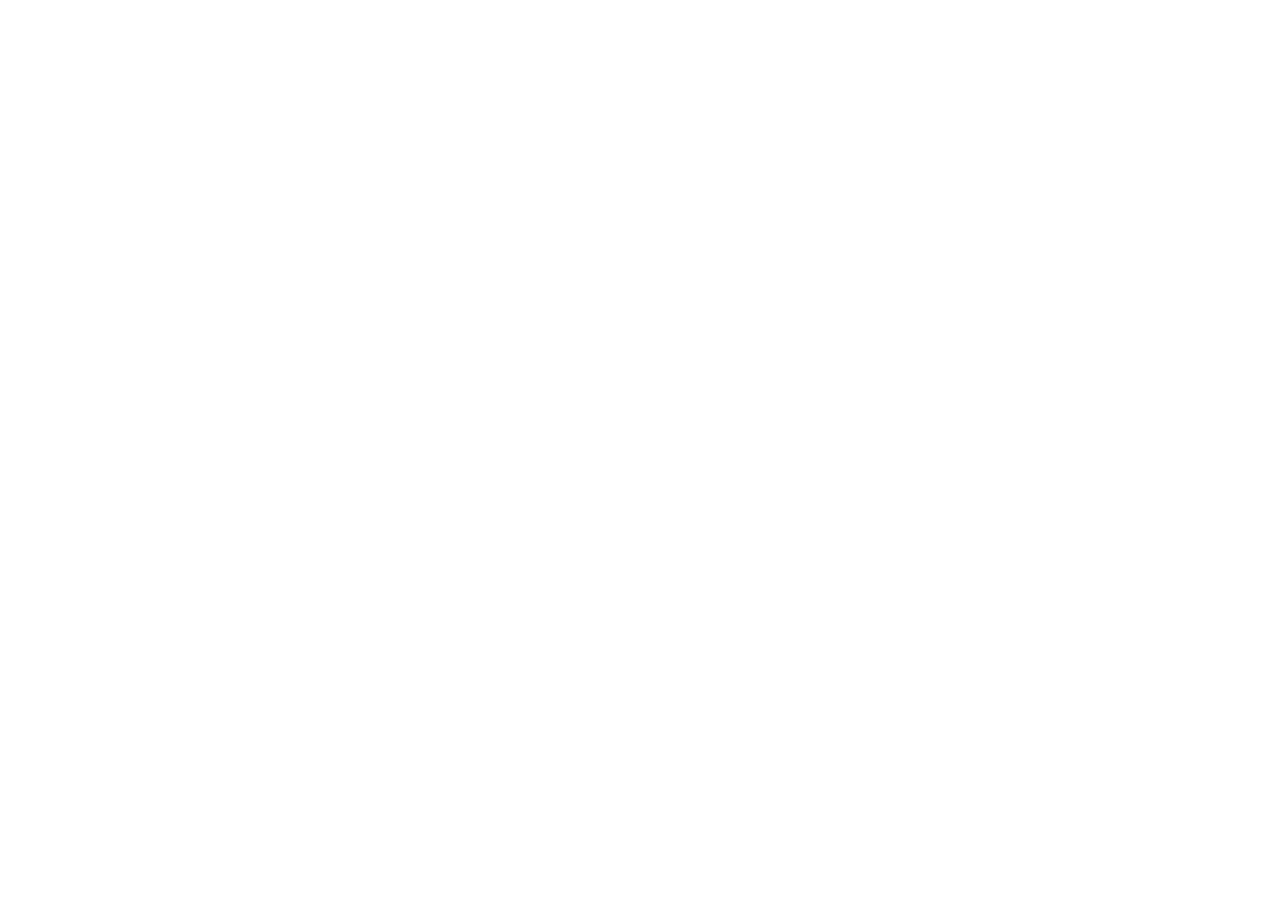
==== bower_components/paper-checkbox/index.html @ 72b3a5da "Adding bower files" ====
<!doctype html>
<!--
Copyright (c) 2014 The Polymer Project Authors. All rights reserved.
This code may only be used under the BSD style license found at http://polymer.github.io/LICENSE
The complete set of authors may be found at http://polymer.github.io/AUTHORS
The complete set of contributors may be found at http://polymer.github.io/CONTRIBUTORS
Code distributed by Google as part of the polymer project is also
subject to an additional IP rights grant found at http://polymer.github.io/PATENTS
-->
<html>
<head>

  <script src="../webcomponentsjs/webcomponents.js"></script>
  <link rel="import" href="../core-component-page/core-component-page.html">

</head>
<body unresolved>

  <core-component-page></core-component-page>

</body>
</html>
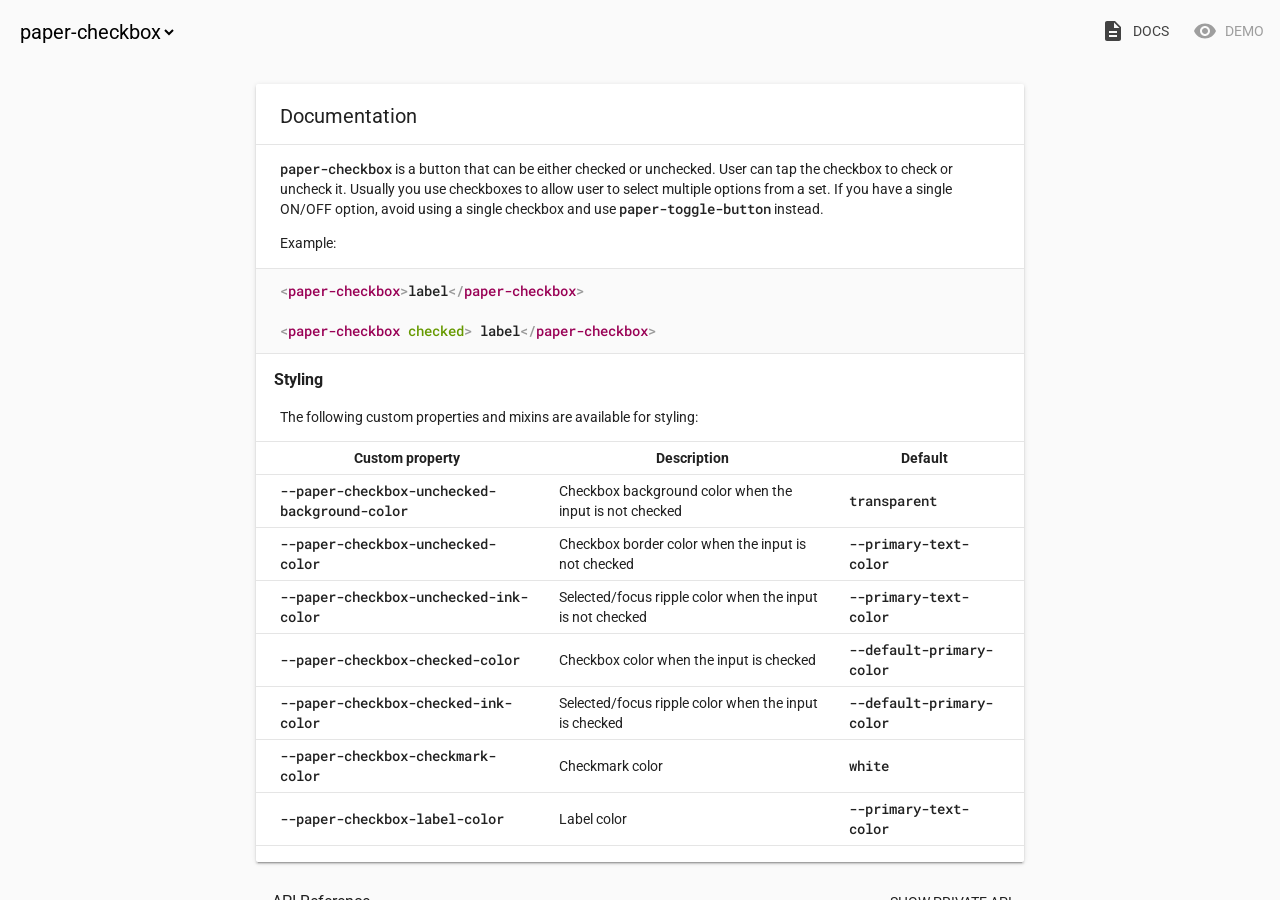
==== commit d7b13ab6: "Adding bower" ====
--- a/bower_components/paper-checkbox/index.html
+++ b/bower_components/paper-checkbox/index.html
@@ -1,22 +1,30 @@
 <!doctype html>
 <!--
-Copyright (c) 2014 The Polymer Project Authors. All rights reserved.
-This code may only be used under the BSD style license found at http://polymer.github.io/LICENSE
-The complete set of authors may be found at http://polymer.github.io/AUTHORS
-The complete set of contributors may be found at http://polymer.github.io/CONTRIBUTORS
+@license
+Copyright (c) 2015 The Polymer Project Authors. All rights reserved.
+This code may only be used under the BSD style license found at http://polymer.github.io/LICENSE.txt
+The complete set of authors may be found at http://polymer.github.io/AUTHORS.txt
+The complete set of contributors may be found at http://polymer.github.io/CONTRIBUTORS.txt
 Code distributed by Google as part of the polymer project is also
-subject to an additional IP rights grant found at http://polymer.github.io/PATENTS
+subject to an additional IP rights grant found at http://polymer.github.io/PATENTS.txt
 -->
 <html>
-<head>
+  <head>
 
-  <script src="../webcomponentsjs/webcomponents.js"></script>
-  <link rel="import" href="../core-component-page/core-component-page.html">
+    <meta charset="utf-8">
+    <meta name="viewport" content="width=device-width, minimum-scale=1.0, initial-scale=1.0, user-scalable=yes">
 
-</head>
-<body unresolved>
+    <title>paper-checkbox</title>
 
-  <core-component-page></core-component-page>
+    <script src="../webcomponentsjs/webcomponents-lite.js"></script>
 
-</body>
+    <link rel="import" href="../polymer/polymer.html">
+    <link rel="import" href="../iron-component-page/iron-component-page.html">
+
+  </head>
+  <body>
+
+    <iron-component-page></iron-component-page>
+
+  </body>
 </html>
